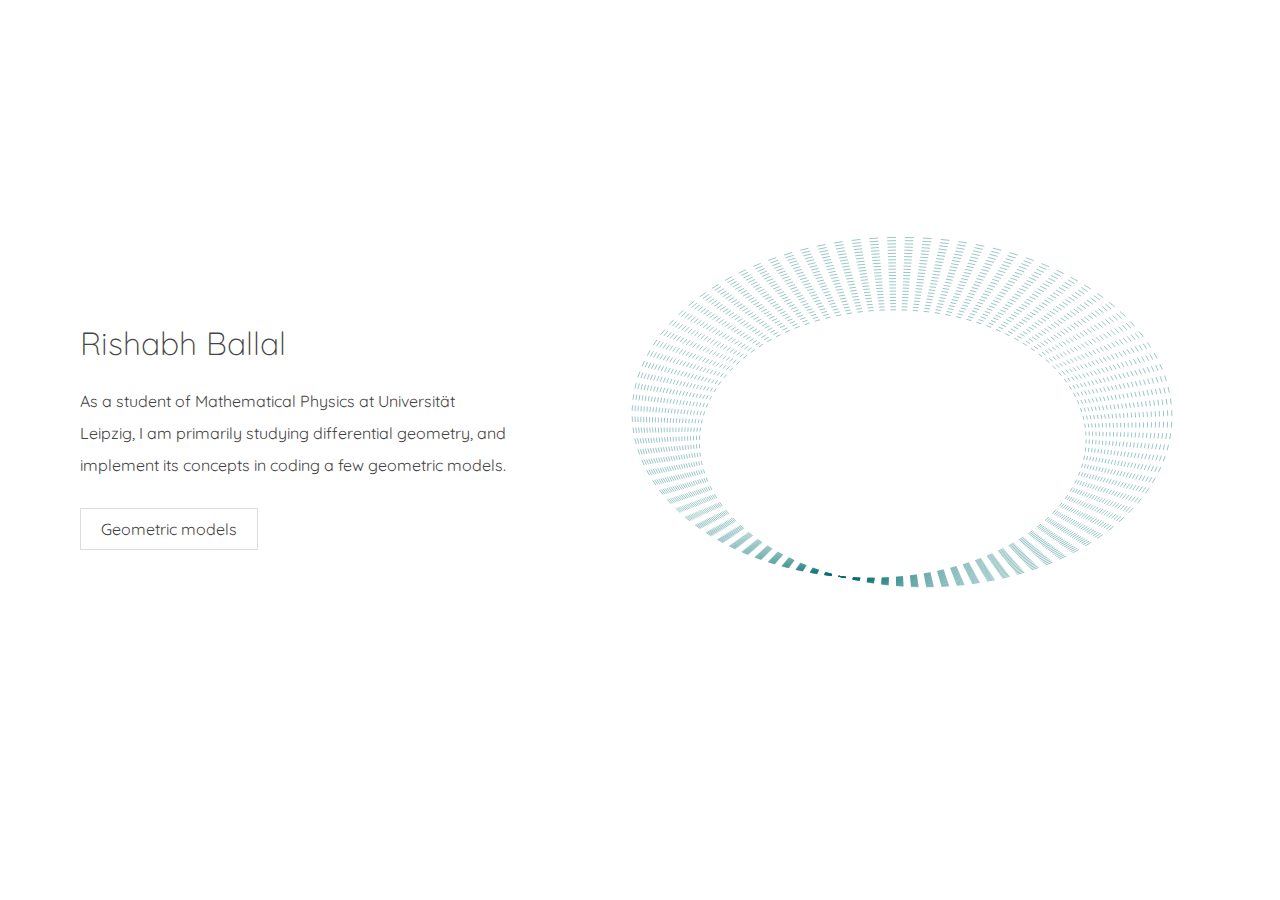
==== index.html @ 0cc36cd0 "add: metas" ====
<!DOCTYPE html>
<html lang='en' dir='ltr'>
  <head>
    <meta charset='utf-8'>
    <title>Rishabh Ballal</title>
    <meta name='viewport' content='width=device-width, initial-scale=1'>
    <meta name='description' content='As a student of Mathematical Physics, I am primarily studying differential geometry, and implement its concepts in coding geometric models.'>
    <meta name='keywords' content='Rishabh Ballal, geometric models'>

    <link rel='icon' href='hyper.jpg' type='image/jpg'>
    <link rel='stylesheet' href='style.css' type='text/css'>
    <link rel='preconnect' href='https://fonts.gstatic.com' crossorigin>
    <link rel='stylesheet' href='https://fonts.googleapis.com/css2?family=Quicksand:wght@300;400&display=swap'>
    <script defer src='models.js' type='text/javascript'></script>
    <script defer src='views.js' type='text/javascript'></script>

    <meta name='twitter:card' content='summary'>
    <meta name='og:title' content='Rishabh Ballal'>
    <meta name='og:description' content='As a student of Mathematical Physics, I am primarily studying differential geometry, and implement its concepts in coding geometric models.'>
    <meta name='og:url' content='https://rishabhballal.github.io'>
  </head>
  <body>
    <main>
      <div id='main' class='page stretch hidden'>
        <article class='left'>
          <h1>Rishabh Ballal</h1>
          <p>As a student of Mathematical Physics at Universität Leipzig, I am primarily studying differential geometry, and implement its concepts in coding a few geometric models.</p>
          <br>
          <p><a href='#geometric-models' class='btn'>Geometric models</a></p>
        </article>
        <canvas id='canvas-moebius1'></canvas>
      </div>

      <div id='geometric-models' class='page hidden'>
        <div class='home-btn'>
          <a href='/' class='btn'>Home</a>
        </div>

        <article class='centre bg-grey'>
          <h2>Geometric models</h2>
          <p>One naturally visualises a geometric structure in 3-dimensional space (R<sup>3</sup>). How then does the mathematician understand an <i>n</i>-dimensional structure in the absence of an ambient space? In the first step towards an intrinsic formulation that reflects the underlying geometry, the mathematician develops the notion of a <i>manifold</i>.</p>
          <br>
          <p>Bearing a remarkable analogy with the subject of geography, an <i>n</i>-dimensional manifold is defined by an <i>atlas</i>, which is a collection of <i>charts</i>. Each chart assigns coordinates to a region of the manifold, such that the atlas covers the manifold.</p>
          <br>
          <p>The simplest examples are some familiar 2-dimensional manifolds, as shown below. (For the code behind the models, refer: <a href='#geometric-models-code' class='link'>constructing 3D models using canvas in JavaScript</a>.)</p>
        </article>

        <nav>
          <ul>
            <li><button type='button' value='sphere' class='btn bg-grey' id='active'>Sphere</button></li>
            <li><button type='button' value='hyperboloid' class='btn bg-grey'>Hyperboloid</button></li>
            <li><button type='button' value='torus' class='btn bg-grey'>Torus</button></li>
            <li><button type='button' value='moebius2' class='btn bg-grey'>Möbius Strip</button></li>
          </ul>
        </nav>

        <section id='sphere' class='stretch hidden'>
          <article class='left'>
            <h2>The Sphere</h2>
            <p>A representation of perhaps the most interesting symmetry in Nature, the sphere carves its way into most fields of physics. In geometry, it is the standard example of positive curvature, and is also simply-connected, which means that any closed curve on its surface can be continuously contracted to a point on the same curve.</p>
          </article>
          <canvas id='canvas-sphere'></canvas>
        </section>

        <section id='hyperboloid' class='stretch hidden'>
          <article class='left'>
            <h2>The Hyperboloid</h2>
            <p>Contrary to the sphere, the hyperboloid is the standard example of negative curvature, and finds itself primarily amongst cosmological models. Depicted alongside is the one-sheeted version, which is connected unlike the two-sheeted hyperboloid.</p>
          </article>
          <canvas id='canvas-hyperboloid'></canvas>
        </section>

        <section id='torus' class='stretch hidden'>
          <article class='left'>
            <h2>The Torus</h2>
            <p>More popularly known as the donut, the torus is constructed by assigning a circle to each point of another circle. As any closed curve that wraps around the torus cannot be contracted to a point, the torus only differs from the sphere in that it is not simply-connected.</p>
          </article>
          <canvas id='canvas-torus'></canvas>
        </section>

        <section id='moebius2' class='stretch hidden'>
          <article class='left'>
            <h2>The Möbius Strip</h2>
            <p>Having only one edge and one surface, the Möbius strip is a non-orientable manifold; traversing the strip results in an inversion of axis orientation after each loop. One can model the Möbius strip by recognising the boundary of the strip as a closed curve on the torus, as is done alongside and in the animation on the homepage.</p>
          </article>
          <canvas id='canvas-moebius2'></canvas>
        </section>
      </div>

      <div id='geometric-models-code' class='page hidden'>
        <div class='home-btn'>
          <a href='/' class='btn'>Home</a>
        </div>

        <article class='centre'>
          <h2>Constructing 3D models using canvas in JavaScript</h2>
          <p>Since there are multiple models on this site, object-oriented programming eliminates repetitive code. That particular approach can be found in the <span class='code bg-grey'>models.js</span> file on the <a href='https://github.com/rishabhballal/rishabhballal.github.io' target='_blank' class='link'>Github repository for this site</a>. Given here, for simplicity, is a sequential breakdown of a single model - the torus T<sup>2</sup>. </p>
          <br>
          <h3>Canvas initialisation</h3>
          <p>The <a href='https://developer.mozilla.org/en-US/docs/Web/API/Canvas_API' target='_blank' class='link'>Canvas API</a> is used to create graphics in JavaScript and render them in HTML. Lines 5-6 centre the canvas origin and invert the Y-axis, so as to work in the usual Cartesian coordinate system.</p>
          <br>
          <script src="https://gist.github.com/rishabhballal/eb612f0072bf3e330e9af38625308fca.js"></script>
          <br>
          <h3>Coordinates</h3>
          <p>From its mathematical identification with the direct product of two circles (or by simple visual intuition), the torus needs only two angles <span class='code'>phi</span> and <span class='code'>theta</span> to parameterize its coordinates. Conversion of the coordinates from spherical to Cartesian is given by the equations in lines 12-14.</p>
          <br>
          <script src="https://gist.github.com/rishabhballal/bd6c19cca6d7f2999ce7d04592c0f377.js"></script>
          <br>
          <h3>Orientation</h3>
          <p>Rotating the model can provide a better view. This is done by multiplying each coordinate with a chosen <i>rotation matrix</i>. Although not immediately obvious, the general rotation equations given in lines 5-7 result from the cyclic nature of Cartesian coordinates.</p>
          <br>
          <script src="https://gist.github.com/rishabhballal/422f48f8980965326ebcbff7b6cbbe13.js"></script>
          <br>
          <h3>Stereographic projection</h3>
          <p>In the final step, it is necessary to plot a 3-dimensional coordinates on a 2-dimensional screen. Projection eliminates the third coordinate, but not before encoding its information in the first two coordinates.</p>
          <br>
          <script src="https://gist.github.com/rishabhballal/161189b5cd837752712f3a76d3c4d67a.js"></script>
          <p>As can be seen in the equations of <i>stereographic projection</i> on lines 3-4, the projected coordinates are proportional to the first two coordinates, scaled by a factor which depends on the third. The variable <span class='code'>dist</span> represents the distance, in the direction of the third coordinate, from which one is observing the model. If it is too small, the projection will diverge to infinity, and if it is too large, it will not lend the perspective of depth. The remaining lines of code exhibit simple use of the canvas context in drawing lines that connect the coordinates.</p>
          <br>
          <p>Compiling the above four snippets of code will yield the torus model as shown amongst the <a href='#geometric-models' class='link'>geometric models</a>, while the other models can be recreated with an appropriate modification of the coordinate equations.</p>
        </article>
      </div>
    </main>
  </body>
</html>
---- style.css ----
* {
  margin: 0;
  padding: 0;
  box-sizing: border-box;
}

html {
  height: 100vh;
  overflow: hidden scroll;
}

body {
  color: #444;
  background-color: #fff;
  font-size: 16px;
  font-family: Quicksand, sans-serif;
  line-height: 2;
}

h1,
h2,
h3 {
  font-weight: 300;
  margin-bottom: 10px;
}

h1,
h2 {
  font-size: 2rem;
}

h3 {
  font-size: 1.3rem;
}

a {
  text-decoration: none;
  color: inherit;
}

a.link {
  font-family: Georgia, serif;
  font-style: italic;
  text-decoration: underline;
}

i {
  font-family: Georgia, serif;
}

.stretch {
  display: flex;
  align-items: center;
  width: 100vw;
}

.centre {
  padding: 10vh 20vw;
}

.left {
  width: 100%;
  height: 100%;
  display: flex;
  flex-direction: column;
  justify-content: center;
  padding-left: 80px;
}

.btn {
  padding: 10px 20px;
  color: inherit;
  background-color: #fff;
  font-size: inherit;
  font-family: inherit;
  border: #ddd solid 1px;
}

.btn:hover,
.btn:focus {
  border-bottom: #444 solid 1px;
  transition: 400ms;
  cursor: pointer;
}

.home-btn {
  position: fixed;
  top: 20px;
  left: 20px;
  z-index: 1;
}

nav {
  display: flex;
  justify-content: center;
  align-items: center;
}

nav ul {
  list-style-type: none;
  display: grid;
  grid-template-columns: repeat(4, 1fr);
  width: 100%;
}

nav .btn {
  width: 100%;
  border: #f7f7f7 solid 1px;
  border-bottom: #ccc solid 1px;
}

nav .btn:hover,
nav .btn:focus {
  border: #ccc solid 1px;
}

nav #active {
  background-color: #fff;
  border: #ccc solid 1px;
  border-bottom: #fff solid 1px;
  transition: 0ms;
  cursor: default;
}

.code {
  font-family: Courier, monospace;
  background-color: #f7f7f7;
  border-radius: 4px;
  padding: 2px 5px;
  margin: 0 2px;
}

.bg-grey {
  background-color: #f7f7f7;
}

.hidden {
  display: none;
}
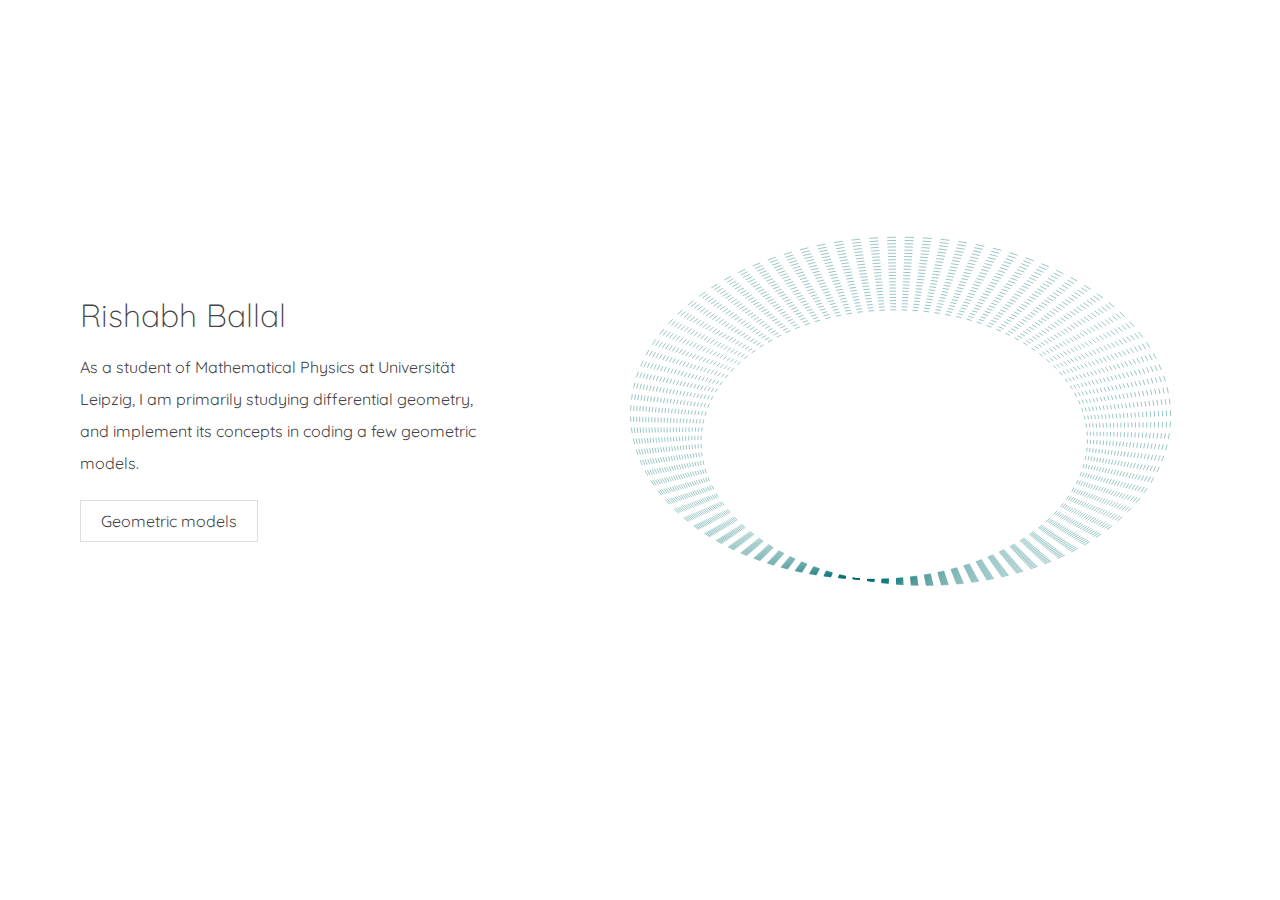
==== commit cf616f3c: "mod: responsive design" ====
--- a/index.html
+++ b/index.html
@@ -22,13 +22,16 @@
   <body>
     <main>
       <div id='main' class='page stretch hidden'>
-        <article class='left'>
+        <canvas id='canvas-moebius1'></canvas>
+        <article class='half'>
           <h1>Rishabh Ballal</h1>
           <p>As a student of Mathematical Physics at Universität Leipzig, I am primarily studying differential geometry, and implement its concepts in coding a few geometric models.</p>
-          <br>
-          <p><a href='#geometric-models' class='btn'>Geometric models</a></p>
+          <nav>
+            <ul>
+              <li><a href='#geometric-models' class='btn'>Geometric models</a></li>
+            </ul>
+          </nav>
         </article>
-        <canvas id='canvas-moebius1'></canvas>
       </div>
 
       <div id='geometric-models' class='page hidden'>
@@ -45,43 +48,41 @@
           <p>The simplest examples are some familiar 2-dimensional manifolds, as shown below. (For the code behind the models, refer: <a href='#geometric-models-code' class='link'>constructing 3D models using canvas in JavaScript</a>.)</p>
         </article>
 
-        <nav>
-          <ul>
-            <li><button type='button' value='sphere' class='btn bg-grey' id='active'>Sphere</button></li>
-            <li><button type='button' value='hyperboloid' class='btn bg-grey'>Hyperboloid</button></li>
-            <li><button type='button' value='torus' class='btn bg-grey'>Torus</button></li>
-            <li><button type='button' value='moebius2' class='btn bg-grey'>Möbius Strip</button></li>
-          </ul>
-        </nav>
+        <ul class='subnav'>
+          <li><button type='button' value='sphere' class='btn bg-grey' id='active'>Sphere</button></li>
+          <li><button type='button' value='hyperboloid' class='btn bg-grey'>Hyperboloid</button></li>
+          <li><button type='button' value='torus' class='btn bg-grey'>Torus</button></li>
+          <li><button type='button' value='moebius2' class='btn bg-grey'>Möbius Strip</button></li>
+        </ul>
 
-        <section id='sphere' class='stretch hidden'>
-          <article class='left'>
+        <section id='sphere' class='stretch'>
+          <article class='half'>
             <h2>The Sphere</h2>
             <p>A representation of perhaps the most interesting symmetry in Nature, the sphere carves its way into most fields of physics. In geometry, it is the standard example of positive curvature, and is also simply-connected, which means that any closed curve on its surface can be continuously contracted to a point on the same curve.</p>
           </article>
           <canvas id='canvas-sphere'></canvas>
         </section>
 
-        <section id='hyperboloid' class='stretch hidden'>
-          <article class='left'>
+        <section id='hyperboloid' class='stretch'>
+          <article class='half'>
             <h2>The Hyperboloid</h2>
             <p>Contrary to the sphere, the hyperboloid is the standard example of negative curvature, and finds itself primarily amongst cosmological models. Depicted alongside is the one-sheeted version, which is connected unlike the two-sheeted hyperboloid.</p>
           </article>
           <canvas id='canvas-hyperboloid'></canvas>
         </section>
 
-        <section id='torus' class='stretch hidden'>
-          <article class='left'>
+        <section id='torus' class='stretch'>
+          <article class='half'>
             <h2>The Torus</h2>
             <p>More popularly known as the donut, the torus is constructed by assigning a circle to each point of another circle. As any closed curve that wraps around the torus cannot be contracted to a point, the torus only differs from the sphere in that it is not simply-connected.</p>
           </article>
           <canvas id='canvas-torus'></canvas>
         </section>
 
-        <section id='moebius2' class='stretch hidden'>
-          <article class='left'>
+        <section id='moebius2' class='stretch'>
+          <article class='half'>
             <h2>The Möbius Strip</h2>
-            <p>Having only one edge and one surface, the Möbius strip is a non-orientable manifold; traversing the strip results in an inversion of axis orientation after each loop. One can model the Möbius strip by recognising the boundary of the strip as a closed curve on the torus, as is done alongside and in the animation on the homepage.</p>
+            <p>Having only one edge and one surface, the Möbius strip is a non-orientable manifold; traversing the strip results in an inversion of axis orientation after each loop. One can model the Möbius strip by recognising its boundary as a closed curve on the torus.</p>
           </article>
           <canvas id='canvas-moebius2'></canvas>
         </section>
--- a/style.css
+++ b/style.css
@@ -14,7 +14,7 @@
   background-color: #fff;
   font-size: 16px;
   font-family: Quicksand, sans-serif;
-  line-height: 2;
+  line-height: 1.6;
 }
 
 h1,
@@ -26,11 +26,16 @@
 
 h1,
 h2 {
-  font-size: 2rem;
+  font-size: 1.6rem;
 }
 
 h3 {
   font-size: 1.3rem;
+}
+
+nav ul {
+  padding: 30px 0;
+  list-style-type: none;
 }
 
 a {
@@ -48,23 +53,16 @@
   font-family: Georgia, serif;
 }
 
-.stretch {
-  display: flex;
-  align-items: center;
-  width: 100vw;
+p {
+  line-height: 2;
 }
 
 .centre {
-  padding: 10vh 20vw;
+  padding: 80px 20px;
 }
 
-.left {
-  width: 100%;
-  height: 100%;
-  display: flex;
-  flex-direction: column;
-  justify-content: center;
-  padding-left: 80px;
+.half {
+  padding: 20px;
 }
 
 .btn {
@@ -84,42 +82,14 @@
 }
 
 .home-btn {
-  position: fixed;
-  top: 20px;
+  position: absolute;
+  top: 30px;
   left: 20px;
   z-index: 1;
 }
 
-nav {
-  display: flex;
-  justify-content: center;
-  align-items: center;
-}
-
-nav ul {
-  list-style-type: none;
-  display: grid;
-  grid-template-columns: repeat(4, 1fr);
-  width: 100%;
-}
-
-nav .btn {
-  width: 100%;
-  border: #f7f7f7 solid 1px;
-  border-bottom: #ccc solid 1px;
-}
-
-nav .btn:hover,
-nav .btn:focus {
-  border: #ccc solid 1px;
-}
-
-nav #active {
-  background-color: #fff;
-  border: #ccc solid 1px;
-  border-bottom: #fff solid 1px;
-  transition: 0ms;
-  cursor: default;
+.subnav {
+  display: none;
 }
 
 .code {
@@ -134,6 +104,64 @@
   background-color: #f7f7f7;
 }
 
+@media screen and (min-width: 768px) {
+  h1,
+  h2 {
+    font-size: 2rem;
+  }
+
+  .stretch {
+    display: flex;
+    align-items: center;
+    width: 100vw;
+  }
+
+  .centre {
+    padding: 10vh 20vw;
+  }
+
+  .half {
+    width: 100%;
+    height: 100%;
+    display: flex;
+    flex-direction: column;
+    justify-content: center;
+    padding-left: 80px;
+  }
+
+  .home-btn {
+    position: fixed;
+  }
+
+  .subnav {
+    list-style-type: none;
+    display: grid;
+    grid-template-columns: repeat(4, 1fr);
+    align-items: center;
+    width: 100%;
+  }
+
+  .subnav .btn {
+    width: 100%;
+    border: #f7f7f7 solid 1px;
+    border-bottom: #ccc solid 1px;
+    padding: 10px;
+  }
+
+  .subnav .btn:hover,
+  .subnav .btn:focus {
+    border: #ccc solid 1px;
+  }
+
+  .subnav #active {
+    background-color: #fff;
+    border: #ccc solid 1px;
+    border-bottom: #fff solid 1px;
+    transition: 0ms;
+    cursor: default;
+  }
+}
+
 .hidden {
   display: none;
 }
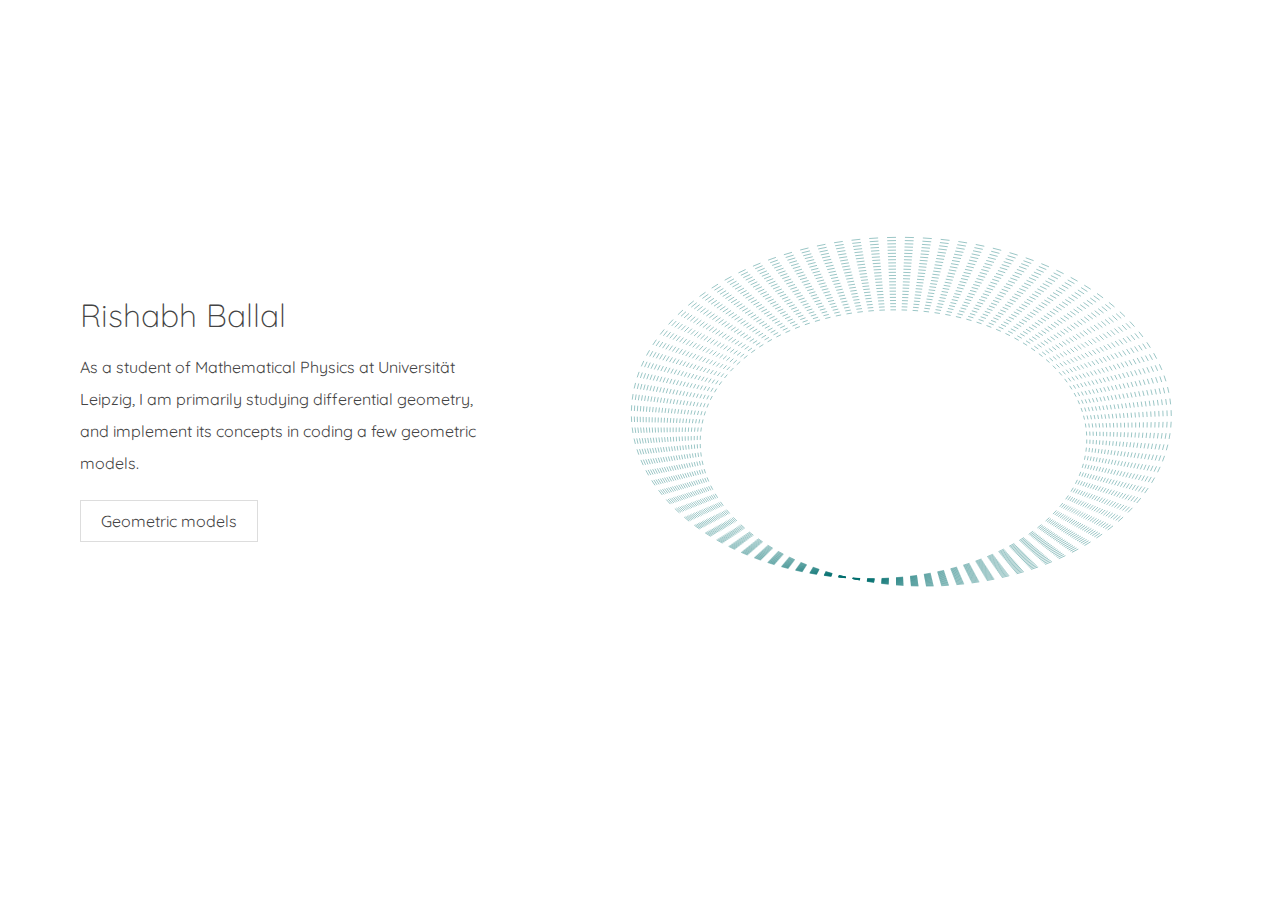
==== commit 9b8956b6: "add: google meta" ====
--- a/index.html
+++ b/index.html
@@ -18,6 +18,8 @@
     <meta name='og:title' content='Rishabh Ballal'>
     <meta name='og:description' content='As a student of Mathematical Physics, I am primarily studying differential geometry, and implement its concepts in coding geometric models.'>
     <meta name='og:url' content='https://rishabhballal.github.io'>
+
+    <meta name='google-site-verification' content='UK_n_Zt1e7Y8-v_RO7W6DAx-yRbAM6VGYVwlwOBe5pQ'>
   </head>
   <body>
     <main>
@@ -95,7 +97,7 @@
 
         <article class='centre'>
           <h2>Constructing 3D models using canvas in JavaScript</h2>
-          <p>Since there are multiple models on this site, object-oriented programming eliminates repetitive code. That particular approach can be found in the <span class='code bg-grey'>models.js</span> file on the <a href='https://github.com/rishabhballal/rishabhballal.github.io' target='_blank' class='link'>Github repository for this site</a>. Given here, for simplicity, is a sequential breakdown of a single model - the torus T<sup>2</sup>. </p>
+          <p>Since there are multiple models on this site, object-oriented programming eliminates repetitive code. That particular approach can be found in the <span class='code bg-grey'>models.js</span> file on the <a href='https://github.com/rishabhballal/rishabhballal.github.io' target='_blank' class='link'>Github repository for this site</a>. Given here, for simplicity, is a sequential breakdown of a single model - the torus.</p>
           <br>
           <h3>Canvas initialisation</h3>
           <p>The <a href='https://developer.mozilla.org/en-US/docs/Web/API/Canvas_API' target='_blank' class='link'>Canvas API</a> is used to create graphics in JavaScript and render them in HTML. Lines 5-6 centre the canvas origin and invert the Y-axis, so as to work in the usual Cartesian coordinate system.</p>
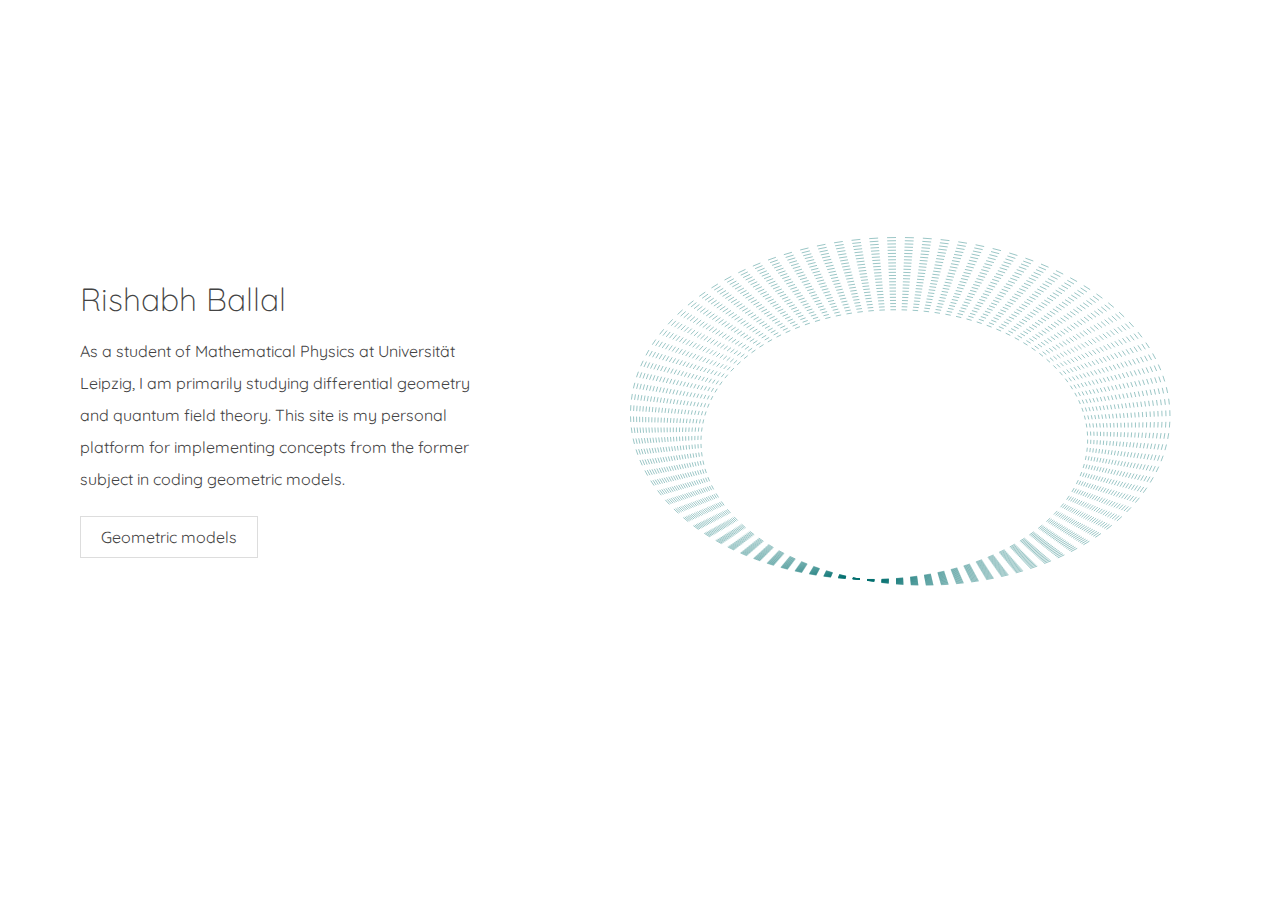
==== commit dda50e3b: "mod: text" ====
--- a/index.html
+++ b/index.html
@@ -27,7 +27,7 @@
         <canvas id='canvas-moebius1'></canvas>
         <article class='half'>
           <h1>Rishabh Ballal</h1>
-          <p>As a student of Mathematical Physics at Universität Leipzig, I am primarily studying differential geometry, and implement its concepts in coding a few geometric models.</p>
+          <p>As a student of Mathematical Physics at Universität Leipzig, I am primarily studying differential geometry and quantum field theory. This site is my personal platform for implementing concepts from the former subject in coding geometric models.</p>
           <nav>
             <ul>
               <li><a href='#geometric-models' class='btn'>Geometric models</a></li>
@@ -115,7 +115,7 @@
           <script src="https://gist.github.com/rishabhballal/422f48f8980965326ebcbff7b6cbbe13.js"></script>
           <br>
           <h3>Stereographic projection</h3>
-          <p>In the final step, it is necessary to plot a 3-dimensional coordinates on a 2-dimensional screen. Projection eliminates the third coordinate, but not before encoding its information in the first two coordinates.</p>
+          <p>In the final step, it is necessary to plot 3-dimensional coordinates on a 2-dimensional screen. Projection eliminates the third coordinate, but not before encoding its information in the first two coordinates.</p>
           <br>
           <script src="https://gist.github.com/rishabhballal/161189b5cd837752712f3a76d3c4d67a.js"></script>
           <p>As can be seen in the equations of <i>stereographic projection</i> on lines 3-4, the projected coordinates are proportional to the first two coordinates, scaled by a factor which depends on the third. The variable <span class='code'>dist</span> represents the distance, in the direction of the third coordinate, from which one is observing the model. If it is too small, the projection will diverge to infinity, and if it is too large, it will not lend the perspective of depth. The remaining lines of code exhibit simple use of the canvas context in drawing lines that connect the coordinates.</p>
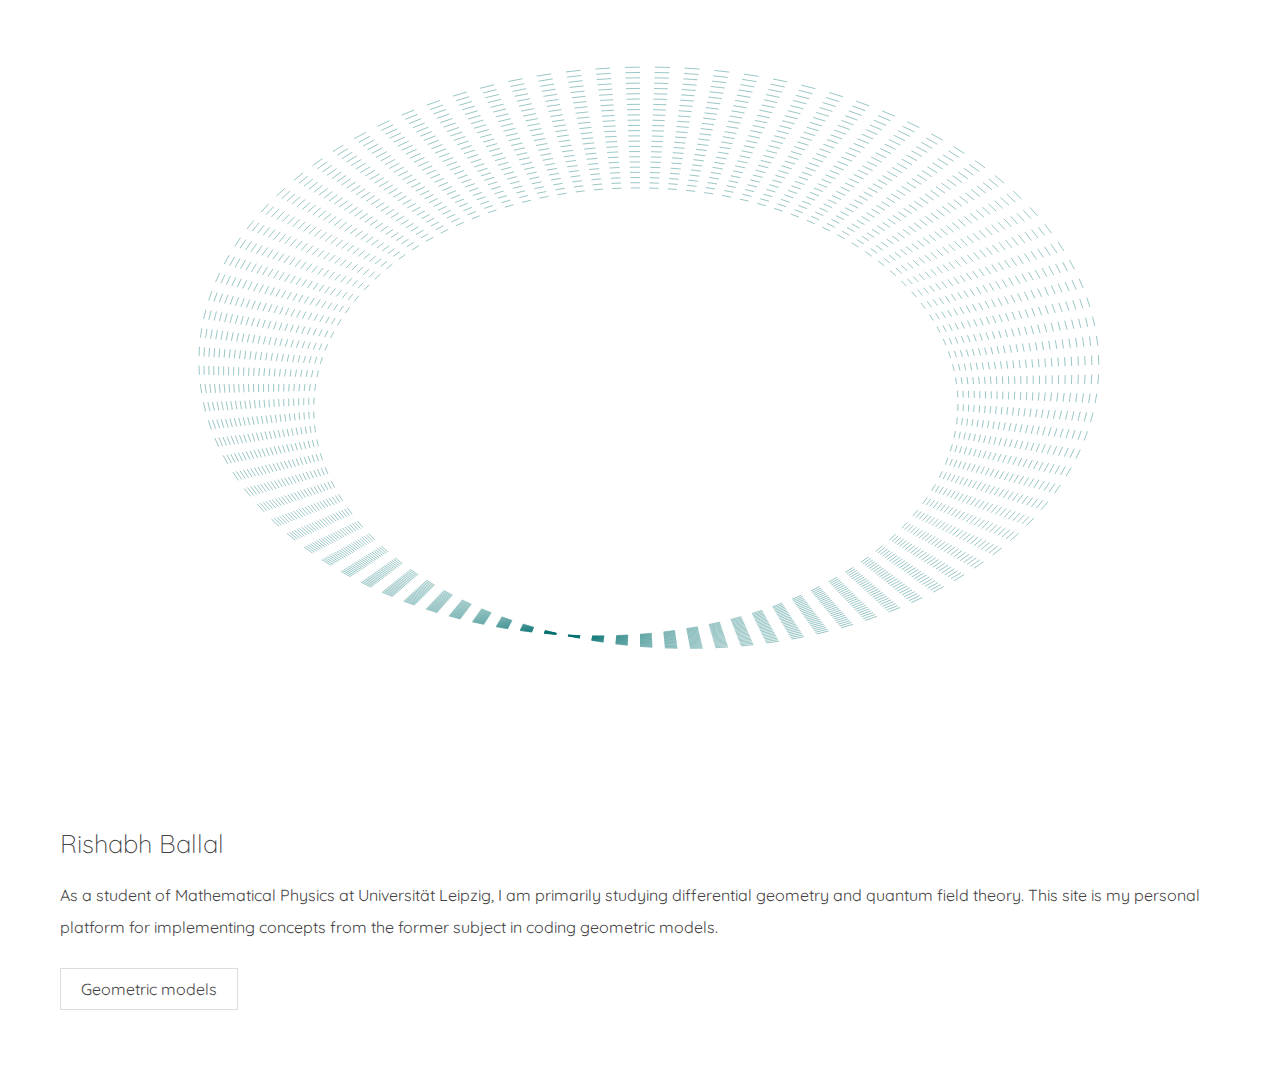
==== commit 62f543a4: "mod: responsive design" ====
--- a/index.html
+++ b/index.html
@@ -11,6 +11,10 @@
     <link rel='stylesheet' href='style.css' type='text/css'>
     <link rel='preconnect' href='https://fonts.gstatic.com' crossorigin>
     <link rel='stylesheet' href='https://fonts.googleapis.com/css2?family=Quicksand:wght@300;400&display=swap'>
+
+    <script type='text/javascript'>
+      const breakpoint = 1366;
+    </script>
     <script defer src='models.js' type='text/javascript'></script>
     <script defer src='views.js' type='text/javascript'></script>
 
@@ -41,7 +45,7 @@
           <a href='/' class='btn'>Home</a>
         </div>
 
-        <article class='centre bg-grey'>
+        <article class='centre'>
           <h2>Geometric models</h2>
           <p>One naturally visualises a geometric structure in 3-dimensional space (R<sup>3</sup>). How then does the mathematician understand an <i>n</i>-dimensional structure in the absence of an ambient space? In the first step towards an intrinsic formulation that reflects the underlying geometry, the mathematician develops the notion of a <i>manifold</i>.</p>
           <br>
@@ -51,10 +55,10 @@
         </article>
 
         <ul class='subnav'>
-          <li><button type='button' value='sphere' class='btn bg-grey' id='active'>Sphere</button></li>
-          <li><button type='button' value='hyperboloid' class='btn bg-grey'>Hyperboloid</button></li>
-          <li><button type='button' value='torus' class='btn bg-grey'>Torus</button></li>
-          <li><button type='button' value='moebius2' class='btn bg-grey'>Möbius Strip</button></li>
+          <li><button type='button' value='sphere' class='btn' id='active'>Sphere</button></li>
+          <li><button type='button' value='hyperboloid' class='btn'>Hyperboloid</button></li>
+          <li><button type='button' value='torus' class='btn'>Torus</button></li>
+          <li><button type='button' value='moebius2' class='btn'>Möbius Strip</button></li>
         </ul>
 
         <section id='sphere' class='stretch'>
--- a/style.css
+++ b/style.css
@@ -14,7 +14,7 @@
   background-color: #fff;
   font-size: 16px;
   font-family: Quicksand, sans-serif;
-  line-height: 1.6;
+  line-height: 2;
 }
 
 h1,
@@ -53,12 +53,9 @@
   font-family: Georgia, serif;
 }
 
-p {
-  line-height: 2;
-}
-
 .centre {
-  padding: 80px 20px;
+  padding: 80px 20px 40px 20px;
+  margin: 0 auto;
 }
 
 .half {
@@ -100,11 +97,17 @@
   margin: 0 2px;
 }
 
-.bg-grey {
-  background-color: #f7f7f7;
+@media screen and (min-width: 768px) {
+  .centre {
+    padding: 80px 60px 20px 60px;
+  }
+
+  .half {
+    padding: 40px 60px;
+  }
 }
 
-@media screen and (min-width: 768px) {
+@media screen and (min-width: 1366px) {
   h1,
   h2 {
     font-size: 2rem;
@@ -117,7 +120,8 @@
   }
 
   .centre {
-    padding: 10vh 20vw;
+    max-width: 960px;
+    padding-bottom: 80px;
   }
 
   .half {
@@ -126,7 +130,7 @@
     display: flex;
     flex-direction: column;
     justify-content: center;
-    padding-left: 80px;
+    padding: 0 0 0 80px;
   }
 
   .home-btn {
@@ -143,7 +147,7 @@
 
   .subnav .btn {
     width: 100%;
-    border: #f7f7f7 solid 1px;
+    border: #fff solid 1px;
     border-bottom: #ccc solid 1px;
     padding: 10px;
   }
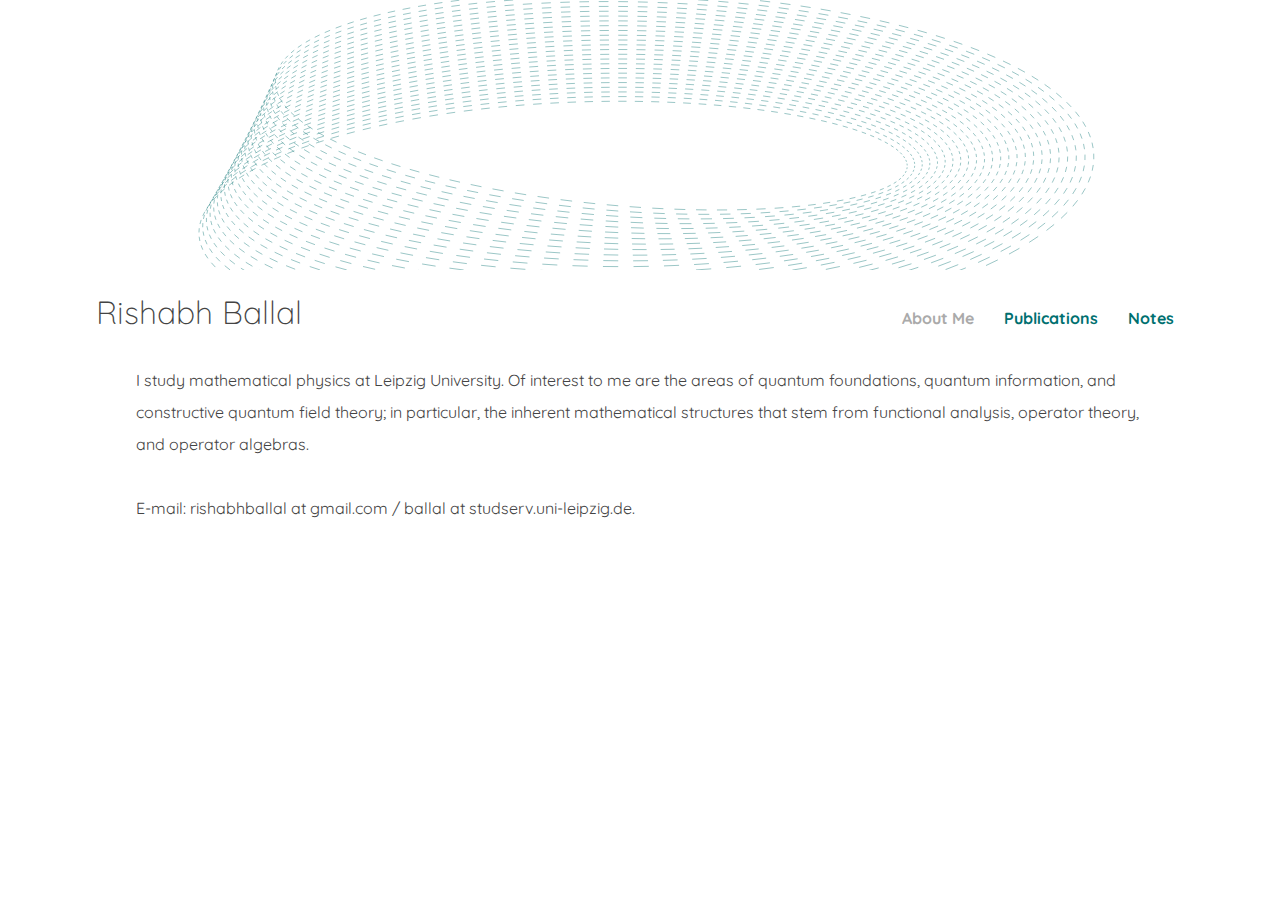
==== commit 273536ee: "." ====
--- a/index.html
+++ b/index.html
@@ -4,129 +4,46 @@
     <meta charset='utf-8'>
     <title>Rishabh Ballal</title>
     <meta name='viewport' content='width=device-width, initial-scale=1'>
-    <meta name='description' content='As a student of Mathematical Physics, I am primarily studying differential geometry, and implement its concepts in coding geometric models.'>
-    <meta name='keywords' content='Rishabh Ballal, geometric models'>
+    <meta name='description' content='Affiliated with Leipzig University, I study and research the mathematical structures of quantum physics.'>
+    <meta name='keywords' content='Rishabh Ballal'>
 
-    <link rel='icon' href='hyper.jpg' type='image/jpg'>
+    <link rel='icon' href='lambda.jpg' type='image/jpg'>
     <link rel='stylesheet' href='style.css' type='text/css'>
     <link rel='preconnect' href='https://fonts.gstatic.com' crossorigin>
     <link rel='stylesheet' href='https://fonts.googleapis.com/css2?family=Quicksand:wght@300;400&display=swap'>
-
-    <script type='text/javascript'>
-      const breakpoint = 1366;
-    </script>
-    <script defer src='models.js' type='text/javascript'></script>
-    <script defer src='views.js' type='text/javascript'></script>
+    <script defer src='script.js' type='text/javascript'></script>
 
     <meta name='twitter:card' content='summary'>
     <meta name='og:title' content='Rishabh Ballal'>
-    <meta name='og:description' content='As a student of Mathematical Physics, I am primarily studying differential geometry, and implement its concepts in coding geometric models.'>
+    <meta name='og:description' content='Affiliated with Leipzig University, I study and research the mathematical structures of quantum physics.'>
     <meta name='og:url' content='https://rishabhballal.github.io'>
 
     <meta name='google-site-verification' content='UK_n_Zt1e7Y8-v_RO7W6DAx-yRbAM6VGYVwlwOBe5pQ'>
   </head>
   <body>
     <main>
-      <div id='main' class='page stretch hidden'>
-        <canvas id='canvas-moebius1'></canvas>
-        <article class='half'>
-          <h1>Rishabh Ballal</h1>
-          <p>As a student of Mathematical Physics at Universität Leipzig, I am primarily studying differential geometry and quantum field theory. This site is my personal platform for implementing concepts from the former subject in coding geometric models.</p>
-          <nav>
-            <ul>
-              <li><a href='#geometric-models' class='btn'>Geometric models</a></li>
-            </ul>
-          </nav>
-        </article>
-      </div>
-
-      <div id='geometric-models' class='page hidden'>
-        <div class='home-btn'>
-          <a href='/' class='btn'>Home</a>
-        </div>
-
-        <article class='centre'>
-          <h2>Geometric models</h2>
-          <p>One naturally visualises a geometric structure in 3-dimensional space (R<sup>3</sup>). How then does the mathematician understand an <i>n</i>-dimensional structure in the absence of an ambient space? In the first step towards an intrinsic formulation that reflects the underlying geometry, the mathematician develops the notion of a <i>manifold</i>.</p>
-          <br>
-          <p>Bearing a remarkable analogy with the subject of geography, an <i>n</i>-dimensional manifold is defined by an <i>atlas</i>, which is a collection of <i>charts</i>. Each chart assigns coordinates to a region of the manifold, such that the atlas covers the manifold.</p>
-          <br>
-          <p>The simplest examples are some familiar 2-dimensional manifolds, as shown below. (For the code behind the models, refer: <a href='#geometric-models-code' class='link'>constructing 3D models using canvas in JavaScript</a>.)</p>
-        </article>
-
-        <ul class='subnav'>
-          <li><button type='button' value='sphere' class='btn' id='active'>Sphere</button></li>
-          <li><button type='button' value='hyperboloid' class='btn'>Hyperboloid</button></li>
-          <li><button type='button' value='torus' class='btn'>Torus</button></li>
-          <li><button type='button' value='moebius2' class='btn'>Möbius Strip</button></li>
-        </ul>
-
-        <section id='sphere' class='stretch'>
-          <article class='half'>
-            <h2>The Sphere</h2>
-            <p>A representation of perhaps the most interesting symmetry in Nature, the sphere carves its way into most fields of physics. In geometry, it is the standard example of positive curvature, and is also simply-connected, which means that any closed curve on its surface can be continuously contracted to a point on the same curve.</p>
-          </article>
-          <canvas id='canvas-sphere'></canvas>
-        </section>
-
-        <section id='hyperboloid' class='stretch'>
-          <article class='half'>
-            <h2>The Hyperboloid</h2>
-            <p>Contrary to the sphere, the hyperboloid is the standard example of negative curvature, and finds itself primarily amongst cosmological models. Depicted alongside is the one-sheeted version, which is connected unlike the two-sheeted hyperboloid.</p>
-          </article>
-          <canvas id='canvas-hyperboloid'></canvas>
-        </section>
-
-        <section id='torus' class='stretch'>
-          <article class='half'>
-            <h2>The Torus</h2>
-            <p>More popularly known as the donut, the torus is constructed by assigning a circle to each point of another circle. As any closed curve that wraps around the torus cannot be contracted to a point, the torus only differs from the sphere in that it is not simply-connected.</p>
-          </article>
-          <canvas id='canvas-torus'></canvas>
-        </section>
-
-        <section id='moebius2' class='stretch'>
-          <article class='half'>
-            <h2>The Möbius Strip</h2>
-            <p>Having only one edge and one surface, the Möbius strip is a non-orientable manifold; traversing the strip results in an inversion of axis orientation after each loop. One can model the Möbius strip by recognising its boundary as a closed curve on the torus.</p>
-          </article>
-          <canvas id='canvas-moebius2'></canvas>
-        </section>
-      </div>
-
-      <div id='geometric-models-code' class='page hidden'>
-        <div class='home-btn'>
-          <a href='/' class='btn'>Home</a>
-        </div>
-
-        <article class='centre'>
-          <h2>Constructing 3D models using canvas in JavaScript</h2>
-          <p>Since there are multiple models on this site, object-oriented programming eliminates repetitive code. That particular approach can be found in the <span class='code bg-grey'>models.js</span> file on the <a href='https://github.com/rishabhballal/rishabhballal.github.io' target='_blank' class='link'>Github repository for this site</a>. Given here, for simplicity, is a sequential breakdown of a single model - the torus.</p>
-          <br>
-          <h3>Canvas initialisation</h3>
-          <p>The <a href='https://developer.mozilla.org/en-US/docs/Web/API/Canvas_API' target='_blank' class='link'>Canvas API</a> is used to create graphics in JavaScript and render them in HTML. Lines 5-6 centre the canvas origin and invert the Y-axis, so as to work in the usual Cartesian coordinate system.</p>
-          <br>
-          <script src="https://gist.github.com/rishabhballal/eb612f0072bf3e330e9af38625308fca.js"></script>
-          <br>
-          <h3>Coordinates</h3>
-          <p>From its mathematical identification with the direct product of two circles (or by simple visual intuition), the torus needs only two angles <span class='code'>phi</span> and <span class='code'>theta</span> to parameterize its coordinates. Conversion of the coordinates from spherical to Cartesian is given by the equations in lines 12-14.</p>
-          <br>
-          <script src="https://gist.github.com/rishabhballal/bd6c19cca6d7f2999ce7d04592c0f377.js"></script>
-          <br>
-          <h3>Orientation</h3>
-          <p>Rotating the model can provide a better view. This is done by multiplying each coordinate with a chosen <i>rotation matrix</i>. Although not immediately obvious, the general rotation equations given in lines 5-7 result from the cyclic nature of Cartesian coordinates.</p>
-          <br>
-          <script src="https://gist.github.com/rishabhballal/422f48f8980965326ebcbff7b6cbbe13.js"></script>
-          <br>
-          <h3>Stereographic projection</h3>
-          <p>In the final step, it is necessary to plot 3-dimensional coordinates on a 2-dimensional screen. Projection eliminates the third coordinate, but not before encoding its information in the first two coordinates.</p>
-          <br>
-          <script src="https://gist.github.com/rishabhballal/161189b5cd837752712f3a76d3c4d67a.js"></script>
-          <p>As can be seen in the equations of <i>stereographic projection</i> on lines 3-4, the projected coordinates are proportional to the first two coordinates, scaled by a factor which depends on the third. The variable <span class='code'>dist</span> represents the distance, in the direction of the third coordinate, from which one is observing the model. If it is too small, the projection will diverge to infinity, and if it is too large, it will not lend the perspective of depth. The remaining lines of code exhibit simple use of the canvas context in drawing lines that connect the coordinates.</p>
-          <br>
-          <p>Compiling the above four snippets of code will yield the torus model as shown amongst the <a href='#geometric-models' class='link'>geometric models</a>, while the other models can be recreated with an appropriate modification of the coordinate equations.</p>
-        </article>
-      </div>
+      <canvas id='canvas-moebius'></canvas>
+      <header>
+        <h1>Rishabh Ballal</h1>
+        <nav>
+          <ul>
+            <li>
+              <a href='/' class='button disabled'>About Me</a>
+            </li>
+            <li>
+              <a href='/publications.html' class='button'>Publications</a>
+            </li>
+            <li>
+              <a href='/notes.html' class='button'>Notes</a>
+            </li>
+          </ul>
+        </nav>
+      </header>
+      <section>
+        <p>I study mathematical physics at Leipzig University. Of interest to me are the areas of quantum foundations, quantum information, and constructive quantum field theory; in particular, the inherent mathematical structures that stem from functional analysis, operator theory, and operator algebras.</p>
+        <br>
+        <p>E-mail: rishabhballal at gmail.com / ballal at studserv.uni-leipzig.de.</p>
+      </section>
     </main>
   </body>
 </html>
--- a/style.css
+++ b/style.css
@@ -1,3 +1,7 @@
+:root {
+  --dark-teal: #007070;
+}
+
 * {
   margin: 0;
   padding: 0;
@@ -17,25 +21,35 @@
   line-height: 2;
 }
 
-h1,
-h2,
-h3 {
-  font-weight: 300;
-  margin-bottom: 10px;
+main {
+  width: 100vw;
+  margin: 0 auto;
 }
 
-h1,
-h2 {
-  font-size: 1.6rem;
+header {
+  width: 100%;
+  display: flex;
+  flex-direction: column;
+  justify-content: space-between;
+  align-items: center;
 }
 
-h3 {
-  font-size: 1.3rem;
+h1 {
+  font-weight: 300;
 }
 
 nav ul {
-  padding: 30px 0;
   list-style-type: none;
+  display: flex;
+}
+
+nav ul li {
+  margin: 0 10px;
+}
+
+section {
+  padding: 20px 20px;
+  padding-bottom: 0;
 }
 
 a {
@@ -44,128 +58,70 @@
 }
 
 a.link {
-  font-family: Georgia, serif;
-  font-style: italic;
   text-decoration: underline;
 }
 
-i {
-  font-family: Georgia, serif;
+a.button {
+  font-weight: bold;
+  color: var(--dark-teal);
 }
 
-.centre {
-  padding: 80px 20px 40px 20px;
-  margin: 0 auto;
+a.disabled {
+  color: #aaa;
+  pointer-events: none;
+  cursor: default;
 }
 
-.half {
-  padding: 20px;
+article {
+  display: grid;
+  grid-template-columns: 1fr;
+  padding: 5px 10px;
+  border-right: var(--dark-teal) solid 2px;
+  border-bottom: var(--dark-teal) solid 2px;
+  border-radius: 10px;
 }
 
-.btn {
-  padding: 10px 20px;
-  color: inherit;
-  background-color: #fff;
-  font-size: inherit;
-  font-family: inherit;
-  border: #ddd solid 1px;
+article a {
+  text-align: right;
 }
 
-.btn:hover,
-.btn:focus {
-  border-bottom: #444 solid 1px;
-  transition: 400ms;
-  cursor: pointer;
-}
-
-.home-btn {
-  position: absolute;
-  top: 30px;
-  left: 20px;
-  z-index: 1;
-}
-
-.subnav {
+article p.abstract {
   display: none;
 }
 
-.code {
-  font-family: Courier, monospace;
-  background-color: #f7f7f7;
-  border-radius: 4px;
-  padding: 2px 5px;
-  margin: 0 2px;
-}
-
 @media screen and (min-width: 768px) {
-  .centre {
-    padding: 80px 60px 20px 60px;
+  main {
+    width: 85vw;
   }
 
-  .half {
-    padding: 40px 60px;
+  header {
+    flex-direction: row;
+    align-items: baseline;
+  }
+
+  nav ul li {
+    margin-left: 20px;
+  }
+
+  section {
+    padding: 20px 40px;
+  }
+
+  article {
+    grid-template-columns: 7fr 1fr;
+    padding: 10px 20px;
+  }
+
+  article p.abstract {
+    display: block;
+    padding: 0 20px;
+    color: #888;
+    grid-row: 2/3;
   }
 }
 
 @media screen and (min-width: 1366px) {
-  h1,
-  h2 {
-    font-size: 2rem;
-  }
-
-  .stretch {
-    display: flex;
-    align-items: center;
-    width: 100vw;
-  }
-
-  .centre {
-    max-width: 960px;
-    padding-bottom: 80px;
-  }
-
-  .half {
-    width: 100%;
-    height: 100%;
-    display: flex;
-    flex-direction: column;
-    justify-content: center;
-    padding: 0 0 0 80px;
-  }
-
-  .home-btn {
-    position: fixed;
-  }
-
-  .subnav {
-    list-style-type: none;
-    display: grid;
-    grid-template-columns: repeat(4, 1fr);
-    align-items: center;
-    width: 100%;
-  }
-
-  .subnav .btn {
-    width: 100%;
-    border: #fff solid 1px;
-    border-bottom: #ccc solid 1px;
-    padding: 10px;
-  }
-
-  .subnav .btn:hover,
-  .subnav .btn:focus {
-    border: #ccc solid 1px;
-  }
-
-  .subnav #active {
-    background-color: #fff;
-    border: #ccc solid 1px;
-    border-bottom: #fff solid 1px;
-    transition: 0ms;
-    cursor: default;
+  main {
+    width: 60vw;
   }
 }
-
-.hidden {
-  display: none;
-}
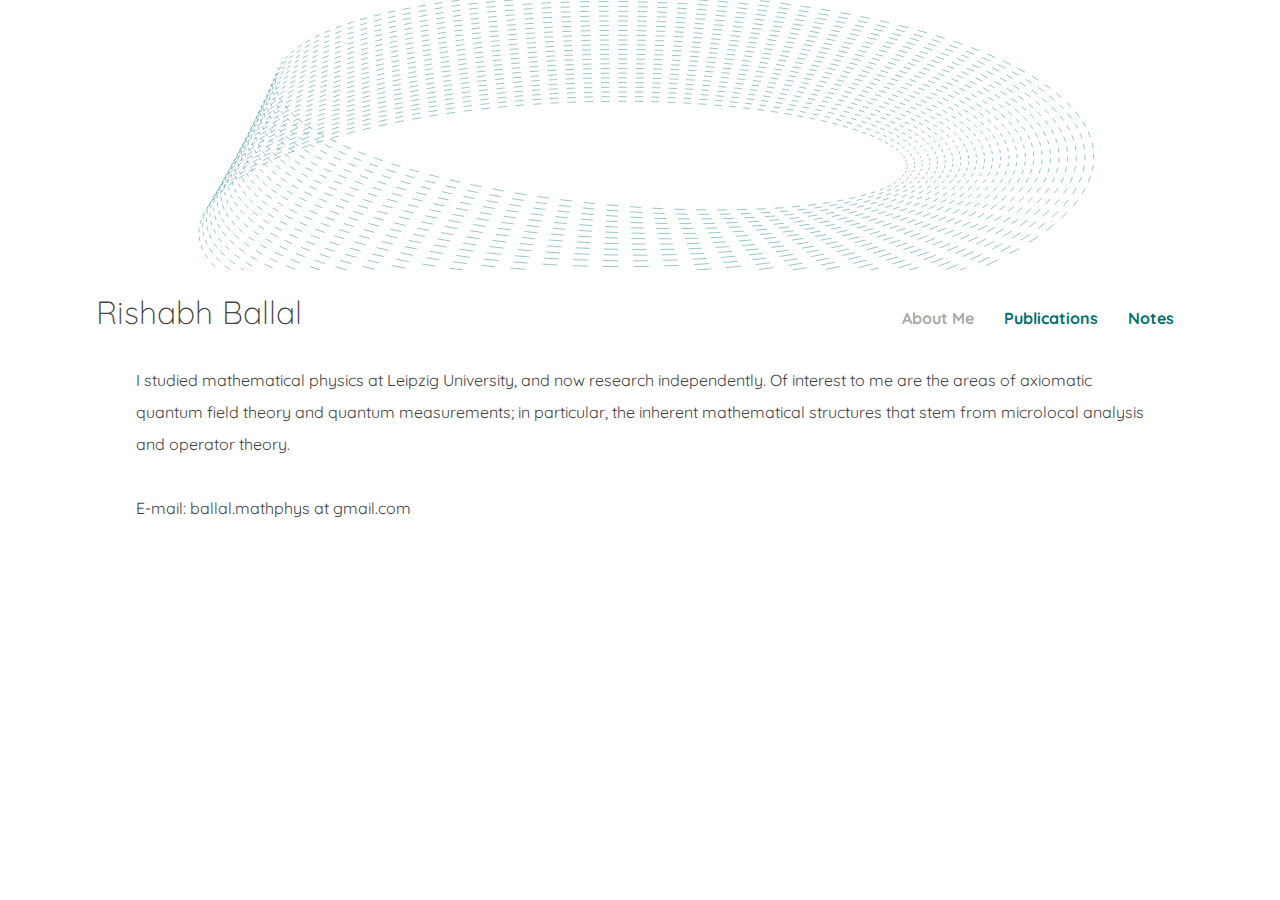
==== commit 360bfb06: "." ====
--- a/index.html
+++ b/index.html
@@ -40,9 +40,9 @@
         </nav>
       </header>
       <section>
-        <p>I study mathematical physics at Leipzig University. Of interest to me are the areas of quantum foundations, quantum information, and constructive quantum field theory; in particular, the inherent mathematical structures that stem from functional analysis, operator theory, and operator algebras.</p>
+        <p>I studied mathematical physics at Leipzig University, and now research independently. Of interest to me are the areas of axiomatic quantum field theory and quantum measurements; in particular, the inherent mathematical structures that stem from microlocal analysis and operator theory.</p>
         <br>
-        <p>E-mail: rishabhballal at gmail.com / ballal at studserv.uni-leipzig.de.</p>
+        <p>E-mail: ballal.mathphys at gmail.com</p>
       </section>
     </main>
   </body>
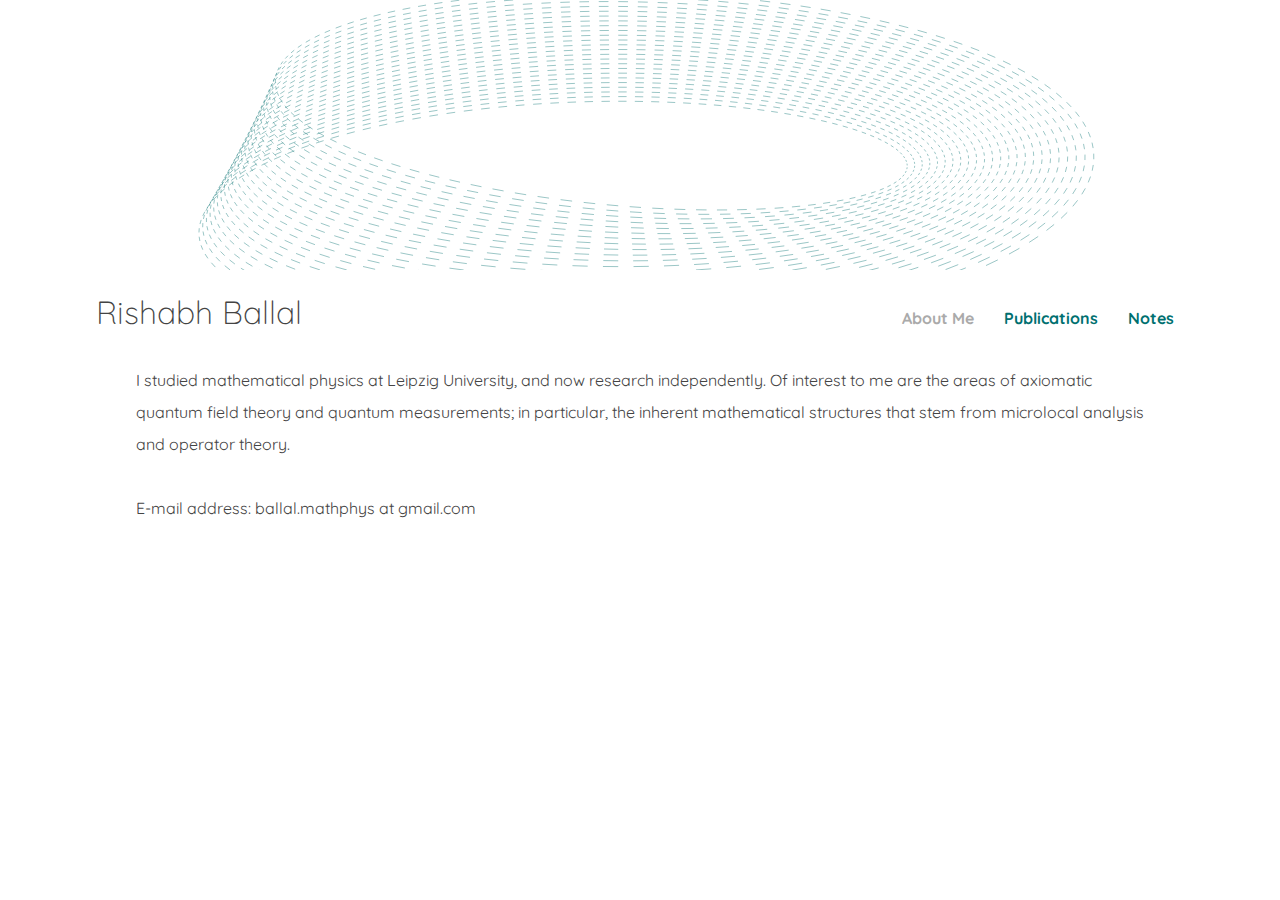
==== commit 953e5554: "." ====
--- a/index.html
+++ b/index.html
@@ -42,7 +42,7 @@
       <section>
         <p>I studied mathematical physics at Leipzig University, and now research independently. Of interest to me are the areas of axiomatic quantum field theory and quantum measurements; in particular, the inherent mathematical structures that stem from microlocal analysis and operator theory.</p>
         <br>
-        <p>E-mail: ballal.mathphys at gmail.com</p>
+        <p>E-mail address: ballal.mathphys at gmail.com</p>
       </section>
     </main>
   </body>
